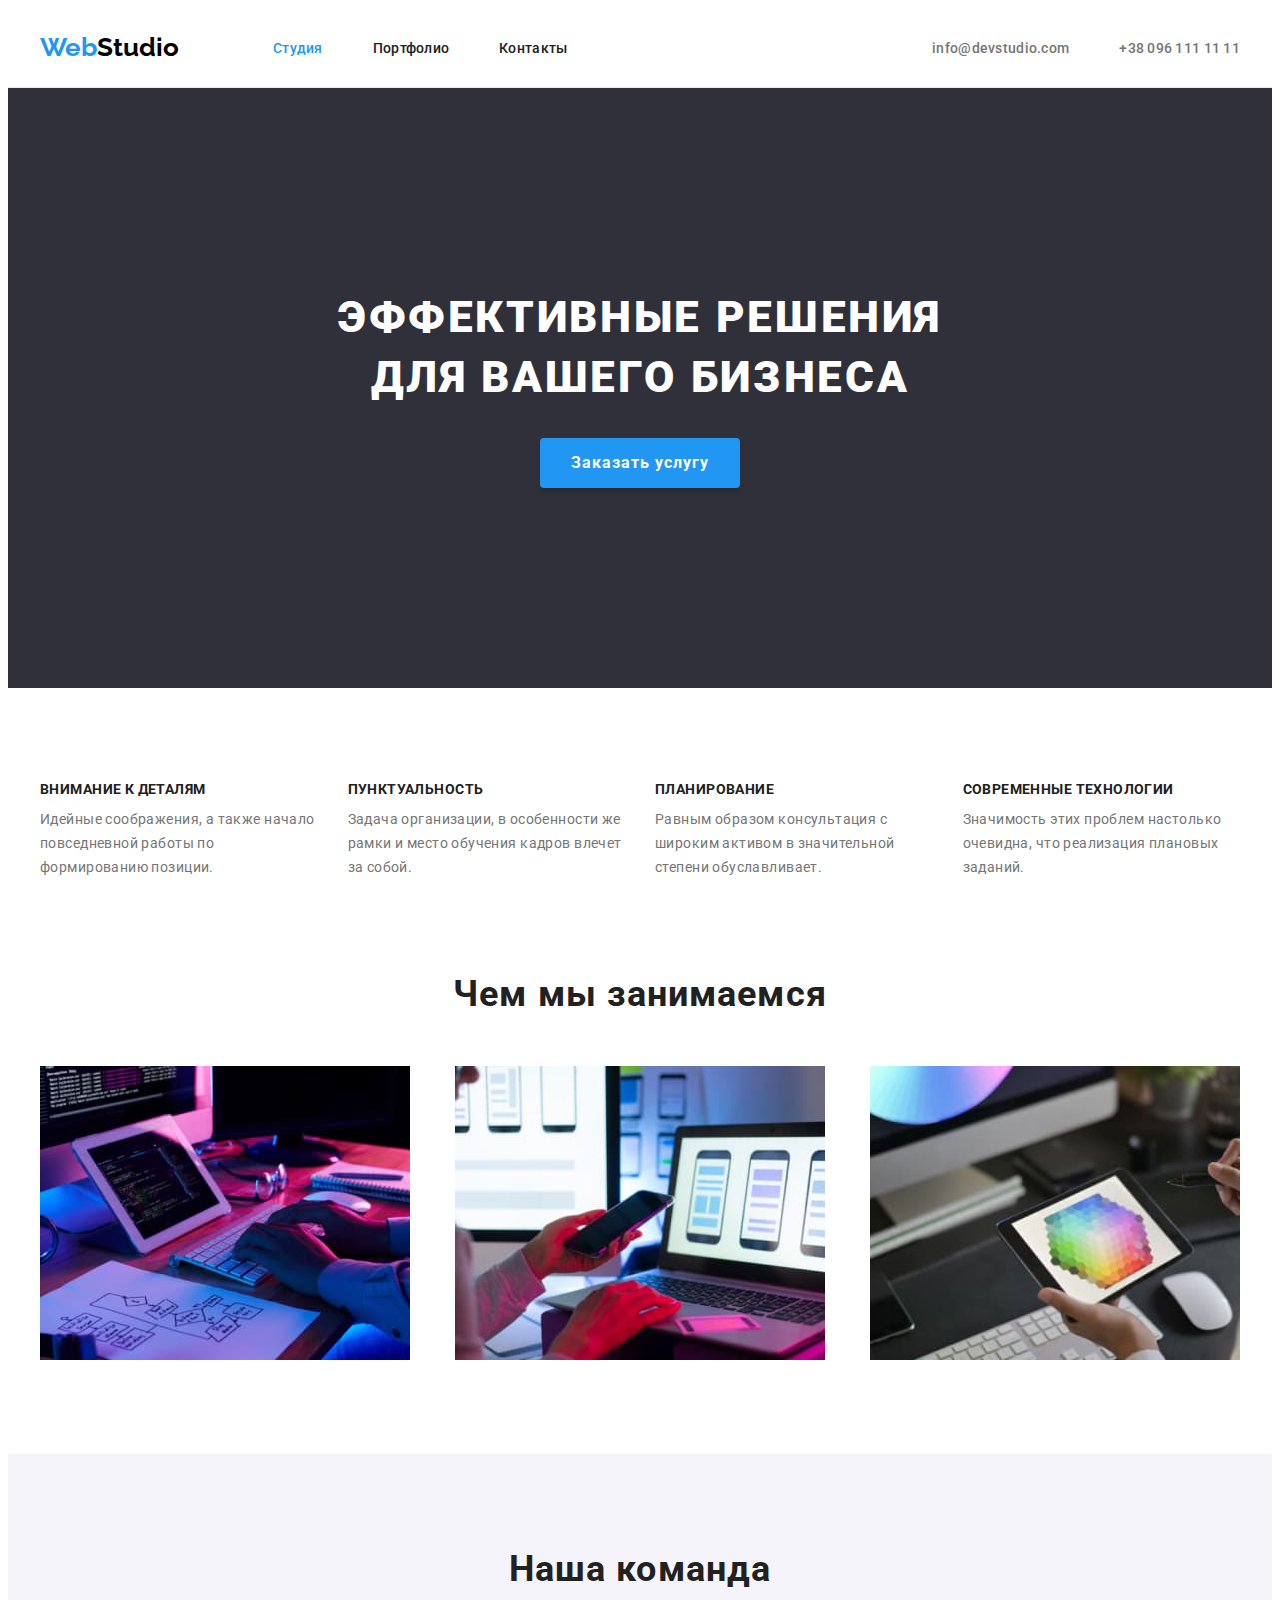
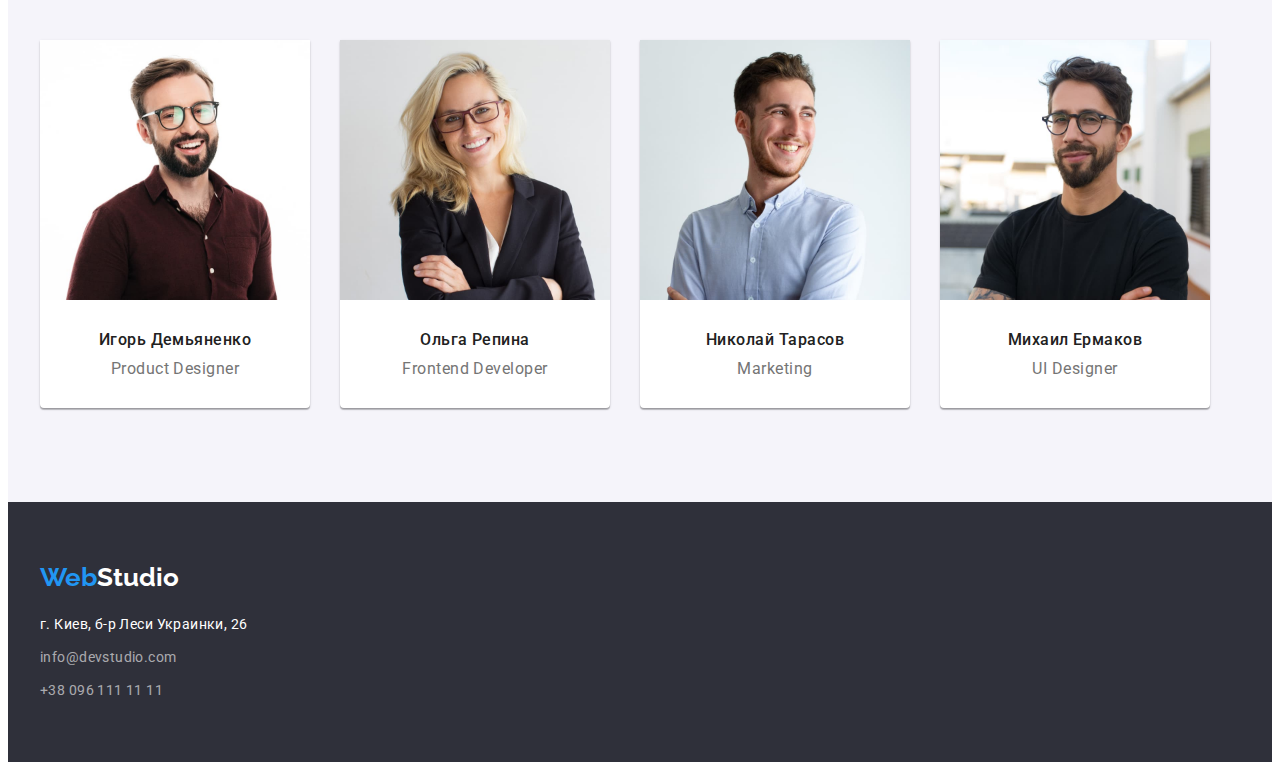
==== index.html @ 84028b75 "first commit" ====
<!DOCTYPE html>
<html lang="ru">
	<head>
		<meta charset="UTF-8" />
		<meta http-equiv="X-UA-Compatible" content="IE=edge" />
		<meta name="viewport" content="width=device-width, initial-scale=1.0" />
		<title lang="en">WebStudio</title>
		<link rel="preconnect" href="https://fonts.googleapis.com" />
		<link rel="preconnect" href="https://fonts.gstatic.com" crossorigin />
		<link
			href="https://fonts.googleapis.com/css2?family=Raleway:wght@700&family=Roboto:wght@400;500;700;900&display=swap"
			rel="stylesheet"
		/>
		<link
			rel="stylesheet"
			href="https://cdnjs.cloudflare.com/ajax/libs/modern-normalize/1.1.0/modern-normalize.min.css"
			integrity="sha512-wpPYUAdjBVSE4KJnH1VR1HeZfpl1ub8YT/NKx4PuQ5NmX2tKuGu6U/JRp5y+Y8XG2tV+wKQpNHVUX03MfMFn9Q=="
			crossorigin="anonymous"
			referrerpolicy="no-referrer"
		/>
		<link rel="stylesheet" href="./css/styles.css" />
	</head>
	<body>
		<header class="page-header">
			<div class="container header-container">
				<nav class="navigation">
					<a class="logo link" href="./index.html" lang="en">
						<span class="logo-font-size logo-accent-color">Web</span>
						<span class="logo-font-size">Studio</span>
					</a>
					<ul class="menu-nav list">
						<li class="menu-nav-item">
							<a class="link current" href="./index.html">Студия</a>
						</li>

						<li class="menu-nav-item">
							<a class="link" href="./portfolio.html">Портфолио</a>
						</li>

						<li class="menu-nav-item">
							<a class="link" href="">Контакты</a>
						</li>
					</ul>
				</nav>
				<ul class="menu-contacts list">
					<li class="menu-contacts-item">
						<a class="link" href="mailto:info@devstudio.com">info@devstudio.com</a>
					</li>

					<li class="menu-contacts-item">
						<a class="link" href="tel:+380961111111">+38 096 111 11 11</a>
					</li>
				</ul>
			</div>
		</header>

		<main>
			<section class="hero">
				<div class="container">
					<h1 class="hero-title">Эффективные решения для вашего бизнеса</h1>
					<button class="hero-btn button" type="button">Заказать услугу</button>
				</div>
			</section>

			<section class="section feature-section">
				<div class="container">
					<h2 class="section-title visually-hidden">Особенности</h2>
					<ul class="feature-list list">
						<li class="feature-list-item">
							<h3 class="feature-title">Внимание к деталям</h3>
							<p class="feature-description">
								Идейные соображения, а также начало повседневной работы по формированию позиции.
							</p>
						</li>

						<li class="feature-list-item">
							<h3 class="feature-title">Пунктуальность</h3>
							<p class="feature-description">
								Задача организации, в особенности же рамки и место обучения кадров влечет за собой.
							</p>
						</li>

						<li class="feature-list-item">
							<h3 class="feature-title">Планирование</h3>
							<p class="feature-description">
								Равным образом консультация с широким активом в значительной степени обуславливает.
							</p>
						</li>

						<li class="feature-list-item">
							<h3 class="feature-title">Современные технологии</h3>
							<p class="feature-description">
								Значимость этих проблем настолько очевидна, что реализация плановых заданий.
							</p>
						</li>
					</ul>
				</div>
			</section>

			<section class="section">
				<div class="container">
					<h2 class="section-title">Чем мы занимаемся</h2>
					<ul class="activity-list list">
						<li>
							<a class="link" href="">
								<img src="./images/activity-img-1.jpg" alt="Направление деятельности" width="370" height="294" />
							</a>
						</li>

						<li>
							<a class="link" href="">
								<img src="./images/activity-img-2.jpg" alt="Направление деятельности" width="370" height="294" />
							</a>
						</li>

						<li>
							<a class="link" href="">
								<img src="./images/activity-img-3.jpg" alt="Направление деятельности" width="370" height="294" />
							</a>
						</li>
					</ul>
				</div>
			</section>

			<section class="staff section">
				<div class="container">
					<h2 class="section-title">Наша команда</h2>
					<ul class="staff-list list">
						<li class="staff-list-item">
							<img src="./images/staff-avatar-img-1.jpg" alt="Аватар сотрудника" width="270" height="260" />
							<h3 class="staff-name">Игорь Демьяненко</h3>
							<p class="staff-position">Product Designer</p>
						</li>

						<li class="staff-list-item">
							<img src="./images/staff-avatar-img-2.jpg" alt="Аватар сотрудника" width="270" height="260" />
							<h3 class="staff-name">Ольга Репина</h3>
							<p class="staff-position">Frontend Developer</p>
						</li>

						<li class="staff-list-item">
							<img src="./images/staff-avatar-img-3.jpg" alt="Аватар сотрудника" width="270" height="260" />
							<h3 class="staff-name">Николай Тарасов</h3>
							<p class="staff-position">Marketing</p>
						</li>

						<li class="staff-list-item">
							<img src="./images/staff-avatar-img-4.jpg" alt="Аватар сотрудника" width="270" height="260" />
							<h3 class="staff-name">Михаил Ермаков</h3>
							<p class="staff-position">UI Designer</p>
						</li>
					</ul>
				</div>
			</section>
		</main>

		<footer class="page-footer">
			<div class="container footer-container">
				<a class="logo link" href="./index.html" lang="en">
					<span class="logo-font-size logo-accent-color">Web</span>
					<span class="logo-font-size">Studio</span>
				</a>
				<address>
					<ul class="list contact-list">
						<li class="contact-list-item">
							<a class="link opacity-link" href="https://goo.gl/maps/CGZ676xCDxBF31A58">
								г. Киев, б-р Леси Украинки, 26
							</a>
						</li>

						<li class="contact-list-item">
							<a class="link" href="mailto:info@devstudio.com">info@devstudio.com</a>
						</li>

						<li class="contact-list-item">
							<a class="link" href="tel:+380961111111">+38 096 111 11 11</a>
						</li>
					</ul>
				</address>
			</div>
		</footer>
	</body>
</html>
---- css/styles.css ----
:root {
  --primary-font-family: 'Roboto', sans-serif;
  --main-logo-font-family: 'Raleway', sans-serif;

  --primary-text-color: #212121;
  --secondary-text-color: #757575;  
  --accent-color: #2196F3;
  --btn-color-hover: #188CE8;
  --primary-white-color: #ffffff;
  --primary-bg-color: #2F303A;
  --secondary-bg-color: #F5F4FA;
  --logo-black-color: #000000;
  --primary-border-color: #EEEEEE;
  --secondary-border-color: #ECECEC;
  --opacity-text-color: rgba(255, 255, 255, 0.6);

  --project-card-gap: 30px;
}

/* ----- START - COMMON STYLES ----- */

body {  
  font-family: var(--primary-font-family);
  color: var(--primary-text-color);

  background-color: var(--primary-white-color);
}

h1,
h2,
h3,
h4,
h5,
h6,
p {
  margin-top: 0;
  margin-bottom: 0;
}

ul,
ol {
  margin-top: 0;
  margin-bottom: 0;
  padding-left: 0;
}

img {
  display: block;
  max-width: 100%;
  height: auto;
}

.list {
  list-style: none;  
}

.link {
  text-decoration: none;  
}

.container {
  width: 1200px;
  margin-left: auto;
  margin-right: auto;
  padding-left: 15px;
  padding-right: 15px;
}

.visually-hidden {
  position: absolute;
  width: 1px;
  height: 1px;
  margin: -1px;
  border: 0;
  padding: 0;
  white-space: nowrap;
  clip-path: inset(100%);
  clip: rect(0 0 0 0);
  overflow: hidden;
}

.section {
  padding-top: 94px;
  padding-bottom: 94px;
}

/* ===== END - COMMON STYLES ===== */

/* ----- START - COMPONENTS ----- */

.section-title {
  font-size: 36px;
  line-height: 1.17;
  letter-spacing: 0.03em;
  text-align: center;
}

.button {
  font-family: inherit;
  font-size: 16px;
  cursor: pointer;
}

/* ===== END - COMPONENTS ===== */

/* ----- START - HEADER ----- */

.page-header {
  background-color: var(--primary-white-color);
  border-bottom: 1px solid var(--secondary-border-color);
}

.header-container {
  display: flex;
  justify-content: space-between;
  align-items: center;
}

.navigation {
  display: flex;
  align-items: center;  
}

.logo {
  padding-top: 24px;
  padding-bottom: 24px;
  margin-right: 94px;
  
  font-family: var(--main-logo-font-family);
  font-weight: 700;
  font-size: 0;
  line-height: 1.19;
  letter-spacing: 0.03em;
  color: var(--logo-black-color);      
}

.logo-font-size {    
  font-size: 26px;  
}

.logo-accent-color {
  color: var(--accent-color);
}

.menu-nav {
  display: flex;
  justify-content: space-between;  
}

.menu-nav-item:not(:first-child), 
.menu-contacts-item:not(:first-child) {
  margin-left: 50px;
}

.menu-nav .link,
.menu-contacts .link {
  padding-top: 32px;
  padding-bottom: 32px;

  font-weight: 500;
  font-size: 14px;
  line-height: 1.14;
  letter-spacing: 0.02em;
  color: var(--primary-text-color);
}

.menu-nav .link {
  color: var(--primary-text-color);
}

.menu-contacts {
  display: flex;  
}

.menu-contacts .link {
  color: var(--secondary-text-color);
}

.menu-nav .link.current,
.menu-nav .link:hover, 
.menu-nav .link:focus,
.menu-contacts .link:hover,
.menu-contacts .link:focus {
  color: var(--accent-color);  
}

/* ===== END - HEADER ===== */

/* ----- START - HERO ----- */
.hero {
  padding-top: 200px;
  padding-bottom: 200px;

  text-align: center;

  background-color: var(--primary-bg-color);
}

.hero-title {  
  width: 696px;
  margin: 0 auto;
  
  font-weight: 900;
  font-size: 44px;
  line-height: 1.36;
  letter-spacing: 0.06em;
  color: var(--primary-white-color);
  text-transform: uppercase;  
}

.hero-btn {
  min-width: 200px;  
  padding: 10px 26px;
  margin-top: 30px;

  font-weight: 700;
  line-height: 1.88;
  letter-spacing: 0.06em;
  color: var(--primary-white-color);

  background-color: var(--accent-color);
  border: none;
  border-radius: 4px;
  box-shadow: 0px 4px 4px rgba(0, 0, 0, 0.15);
}

.hero-btn:hover, 
.hero-btn:focus {
  background-color: var(--btn-color-hover);
}

/* ===== END - HERO ===== */

/* ----- START - FEATURES ----- */

.feature-section {
  padding-bottom: 0;
}

.feature-list {
  display: flex;
  justify-content: space-between;  
}

.feature-list-item {
  flex-basis: calc((100% - 90px) / 4);
}

.feature-title {
  font-size: 14px;
  line-height: 1.14;
  letter-spacing: 0.03em;
  text-transform: uppercase;
}

.feature-description {
  margin-top: 10px;

  font-weight: 400;
  font-size: 14px;
  line-height: 1.71;
  letter-spacing: 0.03em;
  color: var(--secondary-text-color);
}

/* ===== END - FEATURES ===== */

/* ----- START - ACTIVITY ----- */

.activity-list {
  display: flex;
  justify-content: space-between;
  margin-top: 50px;
}

/* ===== END - ACTIVITY ===== */

/* ----- START - STAFF ----- */

.staff {
  background-color: var(--secondary-bg-color);
}

.staff-list {
  display: flex;
  flex-wrap: wrap;
  margin-left: -30px;  
  margin-top: 50px;
}

.staff-list-item {
  margin-left: 30px;  
  
  background-color: var(--primary-white-color);
  box-shadow: 0px 1px 3px rgba(0, 0, 0, 0.12),
              0px 1px 1px rgba(0, 0, 0, 0.14),
              0px 2px 1px rgba(0, 0, 0, 0.2);
  border-radius: 0px 0px 4px 4px;  
}

.staff-name,
.staff-position {
  font-size: 16px;
  line-height: 1.19;
  letter-spacing: 0.03em;
  text-transform: capitalize;
  text-align: center;
}

.staff-name {
  margin-top: 30px;

  font-weight: 500;  
}

.staff-position {
  margin-top: 10px;
  margin-bottom: 30px;

  color: var(--secondary-text-color);
}

/* ===== END - STAFF ===== */

/* ----- START - FOOTER ----- */

.page-footer {
  background-color: var(--primary-bg-color);
}

.footer-container {
  padding-top: 60px;
  padding-bottom: 60px;
}

.page-footer .logo {  
  color: var(--primary-white-color);
}

.contact-list {
  margin-top: 20px;
}

.contact-list-item:not(:first-child) {
  margin-top: 9px;
}

.contact-list .link {  
  font-size: 14px;
  line-height: 1.71;
  letter-spacing: 0.03em;
  font-style: normal;  
  color: var(--opacity-text-color);  
}

.contact-list .link:hover, 
.contact-list .link:focus {
  color: var(--accent-color);  
}

.contact-list .opacity-link {
  color: var(--primary-white-color);
}

/* ===== END - FOOTER ===== */

/* ----- START - PORTFOLIO ----- */

.filter-list {
  display: flex;
  justify-content: center;
}

.filter-list-item:not(first-child) {
  margin-left: 8px;
}

.filter-btn {
  min-width: 74px;
  padding: 6px 22px;

  font-weight: 500;
  line-height: 1.63;
  letter-spacing: 0.03em;  

  background-color: var(--secondary-bg-color);
  border: none;
  border-radius: 4px;  
}

.button.current,
.filter-btn:hover, 
.filter-btn:focus {
  color: var(--primary-white-color);
  background-color: var(--accent-color);    
}

.project-list {
  display: flex;
  flex-wrap: wrap;  
  margin-top: calc(-1 * var(--project-card-gap) + 50px);
  margin-left: calc(-1 * var(--project-card-gap));
}

.project-card {
  flex-basis: calc(100% / 3 - var(--project-card-gap));
  margin-top: var(--project-card-gap);
  margin-left: var(--project-card-gap);

  background-color: var(--primary-white-color);
}

.project-description {
  padding: 20px 24px;

  background-color: var(--primary-white-color);
  border: 1px solid var(--primary-border-color);
  border-top: none;
}

.project-name {
  font-size: 18px;
  line-height: 2;
  letter-spacing: 0.06em;
  color: var(--primary-text-color);
}

.project-category {
  margin-top: 4px;

  line-height: 1.88;
  letter-spacing: 0.03em;
  color: var(--secondary-text-color);
}

/* ===== END - PORTFOLIO ===== */
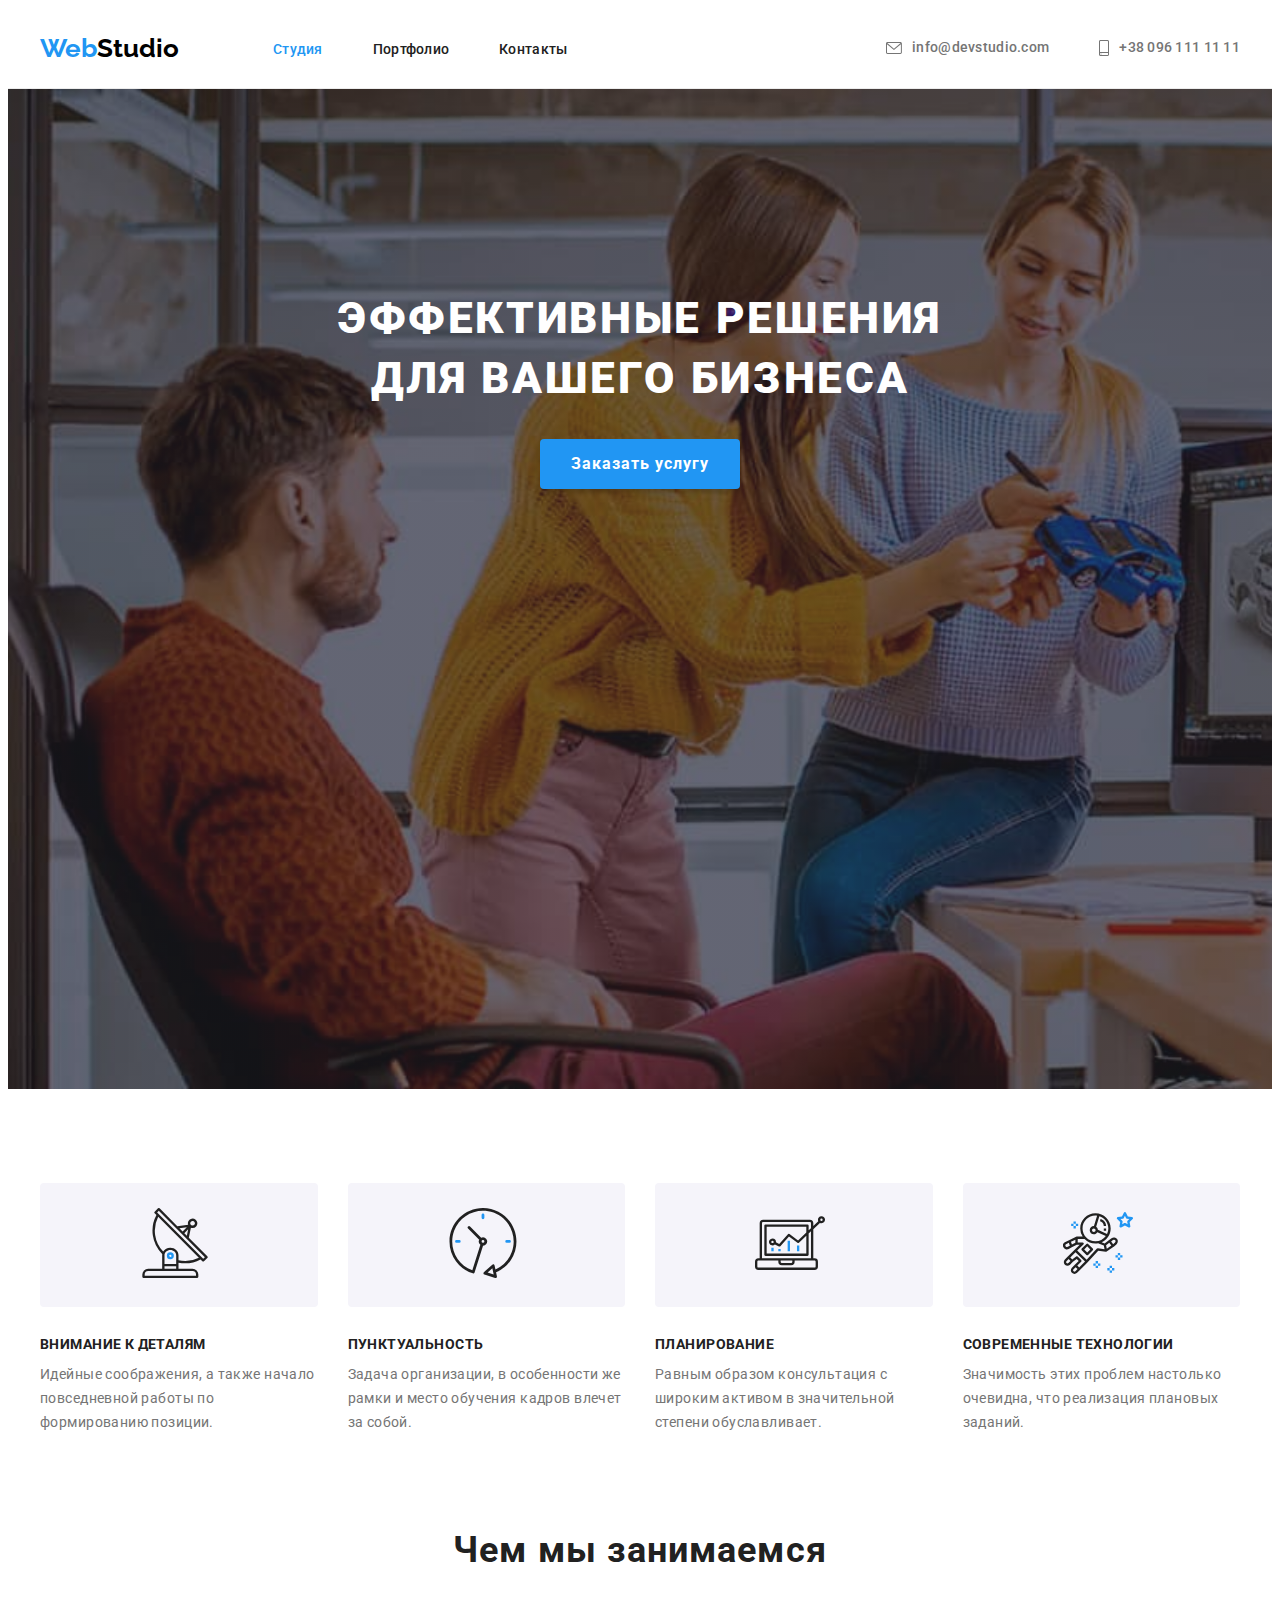
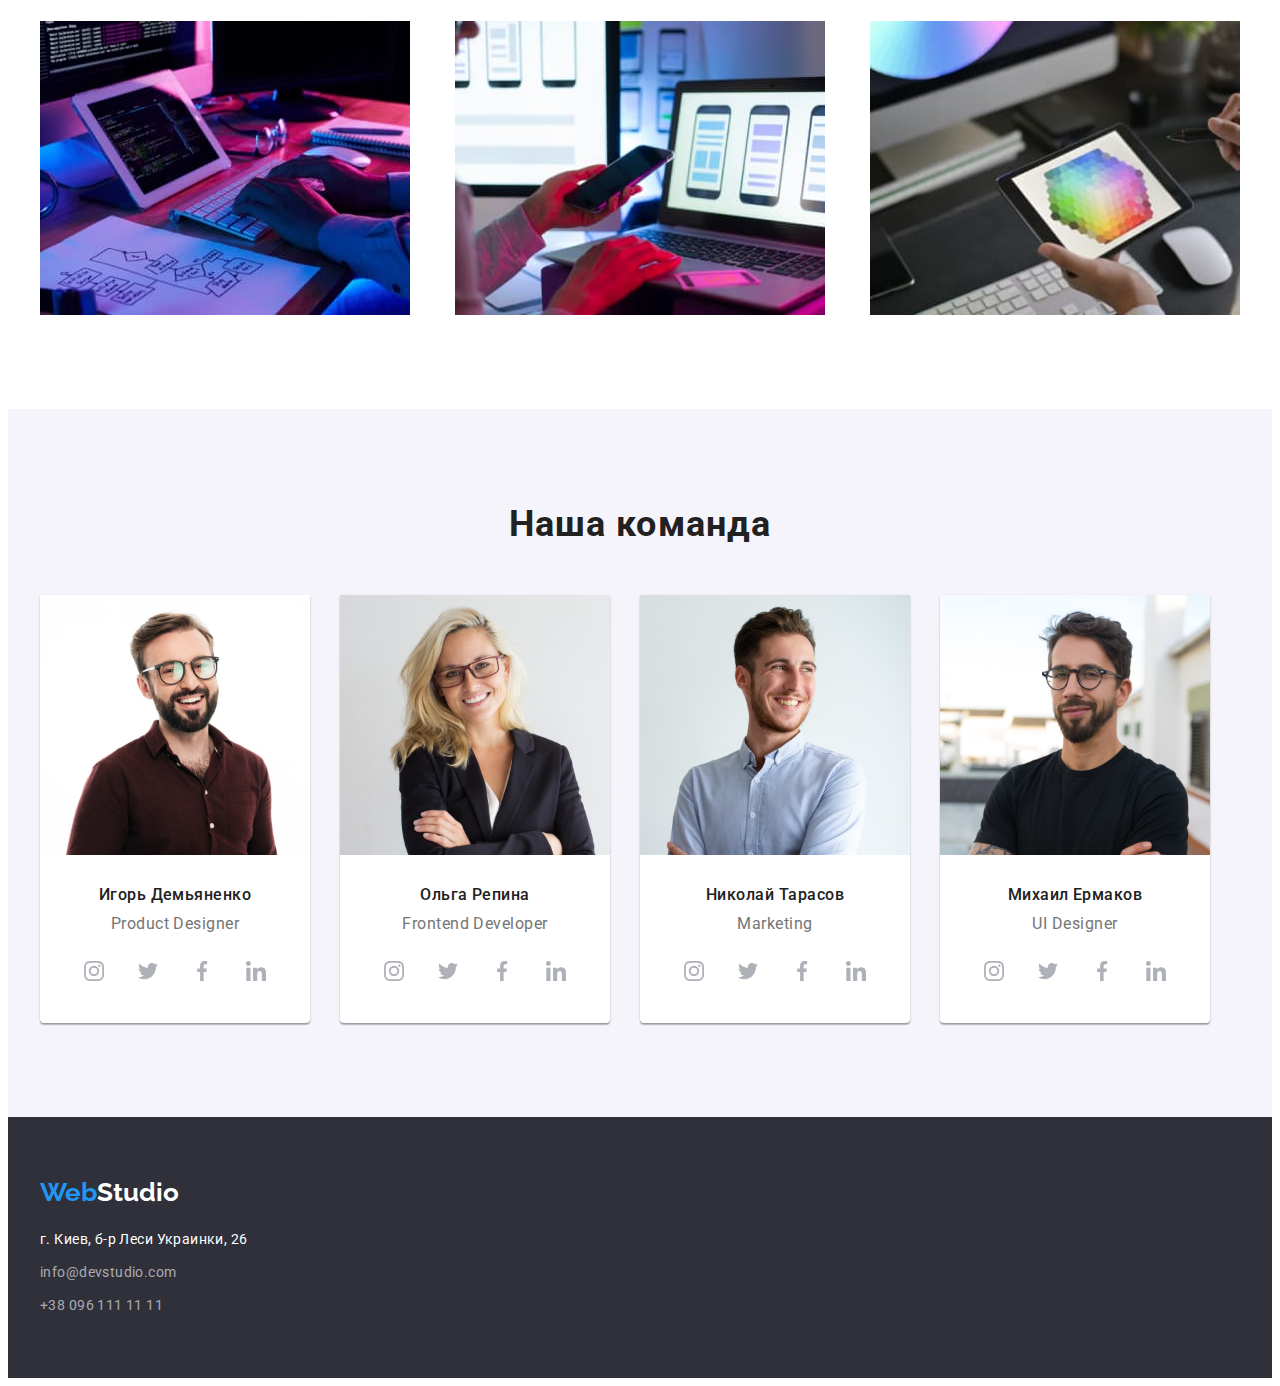
==== commit 6dab3f52: "added svg icons for header, features and staff sections" ====
--- a/index.html
+++ b/index.html
@@ -44,11 +44,21 @@
 				</nav>
 				<ul class="menu-contacts list">
 					<li class="menu-contacts-item">
-						<a class="link" href="mailto:info@devstudio.com">info@devstudio.com</a>
+						<a class="link" href="mailto:info@devstudio.com">
+							<svg class="menu-contact-icon" width="16" height="12">
+								<use href="./images/sprite.svg#envelope"></use>
+							</svg>
+							info@devstudio.com
+						</a>
 					</li>
 
 					<li class="menu-contacts-item">
-						<a class="link" href="tel:+380961111111">+38 096 111 11 11</a>
+						<a class="link" href="tel:+380961111111">
+							<svg class="menu-contact-icon" width="10" height="16">
+								<use href="./images/sprite.svg#phone"></use>
+							</svg>
+							+38 096 111 11 11
+						</a>
 					</li>
 				</ul>
 			</div>
@@ -67,6 +77,11 @@
 					<h2 class="section-title visually-hidden">Особенности</h2>
 					<ul class="feature-list list">
 						<li class="feature-list-item">
+							<div class="feature-icon-box">
+								<svg class="feature-icon" width="70" height="70">
+									<use href="./images/sprite.svg#antenna"></use>
+								</svg>
+							</div>
 							<h3 class="feature-title">Внимание к деталям</h3>
 							<p class="feature-description">
 								Идейные соображения, а также начало повседневной работы по формированию позиции.
@@ -74,6 +89,11 @@
 						</li>
 
 						<li class="feature-list-item">
+							<div class="feature-icon-box">
+								<svg class="feature-icon" width="70" height="70">
+									<use href="./images/sprite.svg#clock"></use>
+								</svg>
+							</div>
 							<h3 class="feature-title">Пунктуальность</h3>
 							<p class="feature-description">
 								Задача организации, в особенности же рамки и место обучения кадров влечет за собой.
@@ -81,6 +101,11 @@
 						</li>
 
 						<li class="feature-list-item">
+							<div class="feature-icon-box">
+								<svg class="feature-icon" width="70" height="70">
+									<use href="./images/sprite.svg#diagram"></use>
+								</svg>
+							</div>
 							<h3 class="feature-title">Планирование</h3>
 							<p class="feature-description">
 								Равным образом консультация с широким активом в значительной степени обуславливает.
@@ -88,6 +113,11 @@
 						</li>
 
 						<li class="feature-list-item">
+							<div class="feature-icon-box">
+								<svg class="feature-icon" width="70" height="70">
+									<use href="./images/sprite.svg#astronaut"></use>
+								</svg>
+							</div>
 							<h3 class="feature-title">Современные технологии</h3>
 							<p class="feature-description">
 								Значимость этих проблем настолько очевидна, что реализация плановых заданий.
@@ -130,24 +160,216 @@
 							<img src="./images/staff-avatar-img-1.jpg" alt="Аватар сотрудника" width="270" height="260" />
 							<h3 class="staff-name">Игорь Демьяненко</h3>
 							<p class="staff-position">Product Designer</p>
+							<ul class="social-list list">
+								<li class="social-list-item">
+									<a
+										class="social-list-link link"
+										href="https://www.instagram.com/"
+										target="_blank"
+										rel="noreferrer noopener"
+									>
+										<svg class="social-list-icon" width="20" height="20">
+											<use href="./images/sprite.svg#instagram"></use>
+										</svg>
+									</a>
+								</li>
+
+								<li class="social-list-item">
+									<a class="social-list-link link" href="https://twitter.com" target="_blank" rel="noreferrer noopener">
+										<svg class="social-list-icon" width="20" height="20">
+											<use href="./images/sprite.svg#twitter"></use>
+										</svg>
+									</a>
+								</li>
+
+								<li class="social-list-item">
+									<a
+										class="social-list-link link"
+										href="https://www.facebook.com/"
+										target="_blank"
+										rel="noreferrer noopener"
+									>
+										<svg class="social-list-icon" width="20" height="20">
+											<use href="./images/sprite.svg#facebook"></use>
+										</svg>
+									</a>
+								</li>
+
+								<li class="social-list-item">
+									<a
+										class="social-list-link link"
+										href="https://www.linkedin.com/"
+										target="_blank"
+										rel="noreferrer noopener"
+									>
+										<svg class="social-list-icon" width="20" height="20">
+											<use href="./images/sprite.svg#linkedin"></use>
+										</svg>
+									</a>
+								</li>
+							</ul>
 						</li>
 
 						<li class="staff-list-item">
 							<img src="./images/staff-avatar-img-2.jpg" alt="Аватар сотрудника" width="270" height="260" />
 							<h3 class="staff-name">Ольга Репина</h3>
 							<p class="staff-position">Frontend Developer</p>
+							<ul class="social-list list">
+								<li class="social-list-item">
+									<a
+										class="social-list-link link"
+										href="https://www.instagram.com/"
+										target="_blank"
+										rel="noreferrer noopener"
+									>
+										<svg class="social-list-icon" width="20" height="20">
+											<use href="./images/sprite.svg#instagram"></use>
+										</svg>
+									</a>
+								</li>
+
+								<li class="social-list-item">
+									<a class="social-list-link link" href="https://twitter.com" target="_blank" rel="noreferrer noopener">
+										<svg class="social-list-icon" width="20" height="20">
+											<use href="./images/sprite.svg#twitter"></use>
+										</svg>
+									</a>
+								</li>
+
+								<li class="social-list-item">
+									<a
+										class="social-list-link link"
+										href="https://www.facebook.com/"
+										target="_blank"
+										rel="noreferrer noopener"
+									>
+										<svg class="social-list-icon" width="20" height="20">
+											<use href="./images/sprite.svg#facebook"></use>
+										</svg>
+									</a>
+								</li>
+
+								<li class="social-list-item">
+									<a
+										class="social-list-link link"
+										href="https://www.linkedin.com/"
+										target="_blank"
+										rel="noreferrer noopener"
+									>
+										<svg class="social-list-icon" width="20" height="20">
+											<use href="./images/sprite.svg#linkedin"></use>
+										</svg>
+									</a>
+								</li>
+							</ul>
 						</li>
 
 						<li class="staff-list-item">
 							<img src="./images/staff-avatar-img-3.jpg" alt="Аватар сотрудника" width="270" height="260" />
 							<h3 class="staff-name">Николай Тарасов</h3>
 							<p class="staff-position">Marketing</p>
+							<ul class="social-list list">
+								<li class="social-list-item">
+									<a
+										class="social-list-link link"
+										href="https://www.instagram.com/"
+										target="_blank"
+										rel="noreferrer noopener"
+									>
+										<svg class="social-list-icon" width="20" height="20">
+											<use href="./images/sprite.svg#instagram"></use>
+										</svg>
+									</a>
+								</li>
+
+								<li class="social-list-item">
+									<a class="social-list-link link" href="https://twitter.com" target="_blank" rel="noreferrer noopener">
+										<svg class="social-list-icon" width="20" height="20">
+											<use href="./images/sprite.svg#twitter"></use>
+										</svg>
+									</a>
+								</li>
+
+								<li class="social-list-item">
+									<a
+										class="social-list-link link"
+										href="https://www.facebook.com/"
+										target="_blank"
+										rel="noreferrer noopener"
+									>
+										<svg class="social-list-icon" width="20" height="20">
+											<use href="./images/sprite.svg#facebook"></use>
+										</svg>
+									</a>
+								</li>
+
+								<li class="social-list-item">
+									<a
+										class="social-list-link link"
+										href="https://www.linkedin.com/"
+										target="_blank"
+										rel="noreferrer noopener"
+									>
+										<svg class="social-list-icon" width="20" height="20">
+											<use href="./images/sprite.svg#linkedin"></use>
+										</svg>
+									</a>
+								</li>
+							</ul>
 						</li>
 
 						<li class="staff-list-item">
 							<img src="./images/staff-avatar-img-4.jpg" alt="Аватар сотрудника" width="270" height="260" />
 							<h3 class="staff-name">Михаил Ермаков</h3>
 							<p class="staff-position">UI Designer</p>
+							<ul class="social-list list">
+								<li class="social-list-item">
+									<a
+										class="social-list-link link"
+										href="https://www.instagram.com/"
+										target="_blank"
+										rel="noreferrer noopener"
+									>
+										<svg class="social-list-icon" width="20" height="20">
+											<use href="./images/sprite.svg#instagram"></use>
+										</svg>
+									</a>
+								</li>
+
+								<li class="social-list-item">
+									<a class="social-list-link link" href="https://twitter.com" target="_blank" rel="noreferrer noopener">
+										<svg class="social-list-icon" width="20" height="20">
+											<use href="./images/sprite.svg#twitter"></use>
+										</svg>
+									</a>
+								</li>
+
+								<li class="social-list-item">
+									<a
+										class="social-list-link link"
+										href="https://www.facebook.com/"
+										target="_blank"
+										rel="noreferrer noopener"
+									>
+										<svg class="social-list-icon" width="20" height="20">
+											<use href="./images/sprite.svg#facebook"></use>
+										</svg>
+									</a>
+								</li>
+
+								<li class="social-list-item">
+									<a
+										class="social-list-link link"
+										href="https://www.linkedin.com/"
+										target="_blank"
+										rel="noreferrer noopener"
+									>
+										<svg class="social-list-icon" width="20" height="20">
+											<use href="./images/sprite.svg#linkedin"></use>
+										</svg>
+									</a>
+								</li>
+							</ul>
 						</li>
 					</ul>
 				</div>
--- a/css/styles.css
+++ b/css/styles.css
@@ -3,16 +3,18 @@
   --main-logo-font-family: 'Raleway', sans-serif;
 
   --primary-text-color: #212121;
-  --secondary-text-color: #757575;  
+  --secondary-text-color: #757575;
+  --opacity-text-color: rgba(255, 255, 255, 0.6);
   --accent-color: #2196F3;
   --btn-color-hover: #188CE8;
   --primary-white-color: #ffffff;
   --primary-bg-color: #2F303A;
   --secondary-bg-color: #F5F4FA;
+  --fallback-bg-color: #C4C4C4;
   --logo-black-color: #000000;
   --primary-border-color: #EEEEEE;
   --secondary-border-color: #ECECEC;
-  --opacity-text-color: rgba(255, 255, 255, 0.6);
+  --social-icon-color: #AFB1B8;
 
   --project-card-gap: 30px;
 }
@@ -101,6 +103,42 @@
   cursor: pointer;
 }
 
+.social-list {
+  display: flex;
+  justify-content: center;
+}
+
+.social-list-item {
+  margin-top: 16px;
+  margin-bottom: 30px;
+}
+
+.social-list-item:not(:first-child) {
+  margin-left: 10px;
+}
+
+.social-list-link {
+  display: flex;
+  align-items: center;
+  justify-content: center;
+  width: 44px;
+  height: 44px;
+
+  fill: var(--social-icon-color);
+  background-color: var(--primary-white-color);
+  border-radius: 50%;  
+}
+
+.social-list-link:hover,
+.social-list-link:focus {
+  background-color: var(--accent-color);
+}
+
+.social-list-link:hover .social-list-icon,
+.social-list-link:focus .social-list-icon {
+  fill: var(--primary-white-color);
+}
+
 /* ===== END - COMPONENTS ===== */
 
 /* ----- START - HEADER ----- */
@@ -173,7 +211,10 @@
 }
 
 .menu-contacts .link {
-  color: var(--secondary-text-color);
+  display: flex;
+  align-items: center;  
+  
+  color: var(--secondary-text-color);   
 }
 
 .menu-nav .link.current,
@@ -184,16 +225,32 @@
   color: var(--accent-color);  
 }
 
+.menu-contact-icon {
+  margin-right: 10px;
+  fill: currentColor;
+}
+
 /* ===== END - HEADER ===== */
 
 /* ----- START - HERO ----- */
 .hero {
+  max-width: 1600px;
+  min-height: 600px;  
+  margin-left: auto;
+  margin-right: auto;
   padding-top: 200px;
-  padding-bottom: 200px;
+  padding-bottom: 200px;  
 
   text-align: center;
 
-  background-color: var(--primary-bg-color);
+  background-image: linear-gradient(
+      to right,
+      rgba(47, 48, 58, 0.4),
+      rgba(47, 48, 58, 0.4)),
+      url('../images/bg-hero.jpg');
+  background-size: cover;
+  background-repeat: no-repeat;  
+  background-color: var(--fallback-bg-color);  
 }
 
 .hero-title {  
@@ -247,6 +304,8 @@
 }
 
 .feature-title {
+  margin-top: 30px;
+
   font-size: 14px;
   line-height: 1.14;
   letter-spacing: 0.03em;
@@ -261,6 +320,13 @@
   line-height: 1.71;
   letter-spacing: 0.03em;
   color: var(--secondary-text-color);
+}
+
+.feature-icon-box {
+  padding: 25px 100px;
+
+  background-color: var(--secondary-bg-color);
+  border-radius: 4px;
 }
 
 /* ===== END - FEATURES ===== */
@@ -309,14 +375,11 @@
 
 .staff-name {
   margin-top: 30px;
-
   font-weight: 500;  
 }
 
 .staff-position {
-  margin-top: 10px;
-  margin-bottom: 30px;
-
+  margin-top: 10px;  
   color: var(--secondary-text-color);
 }
 
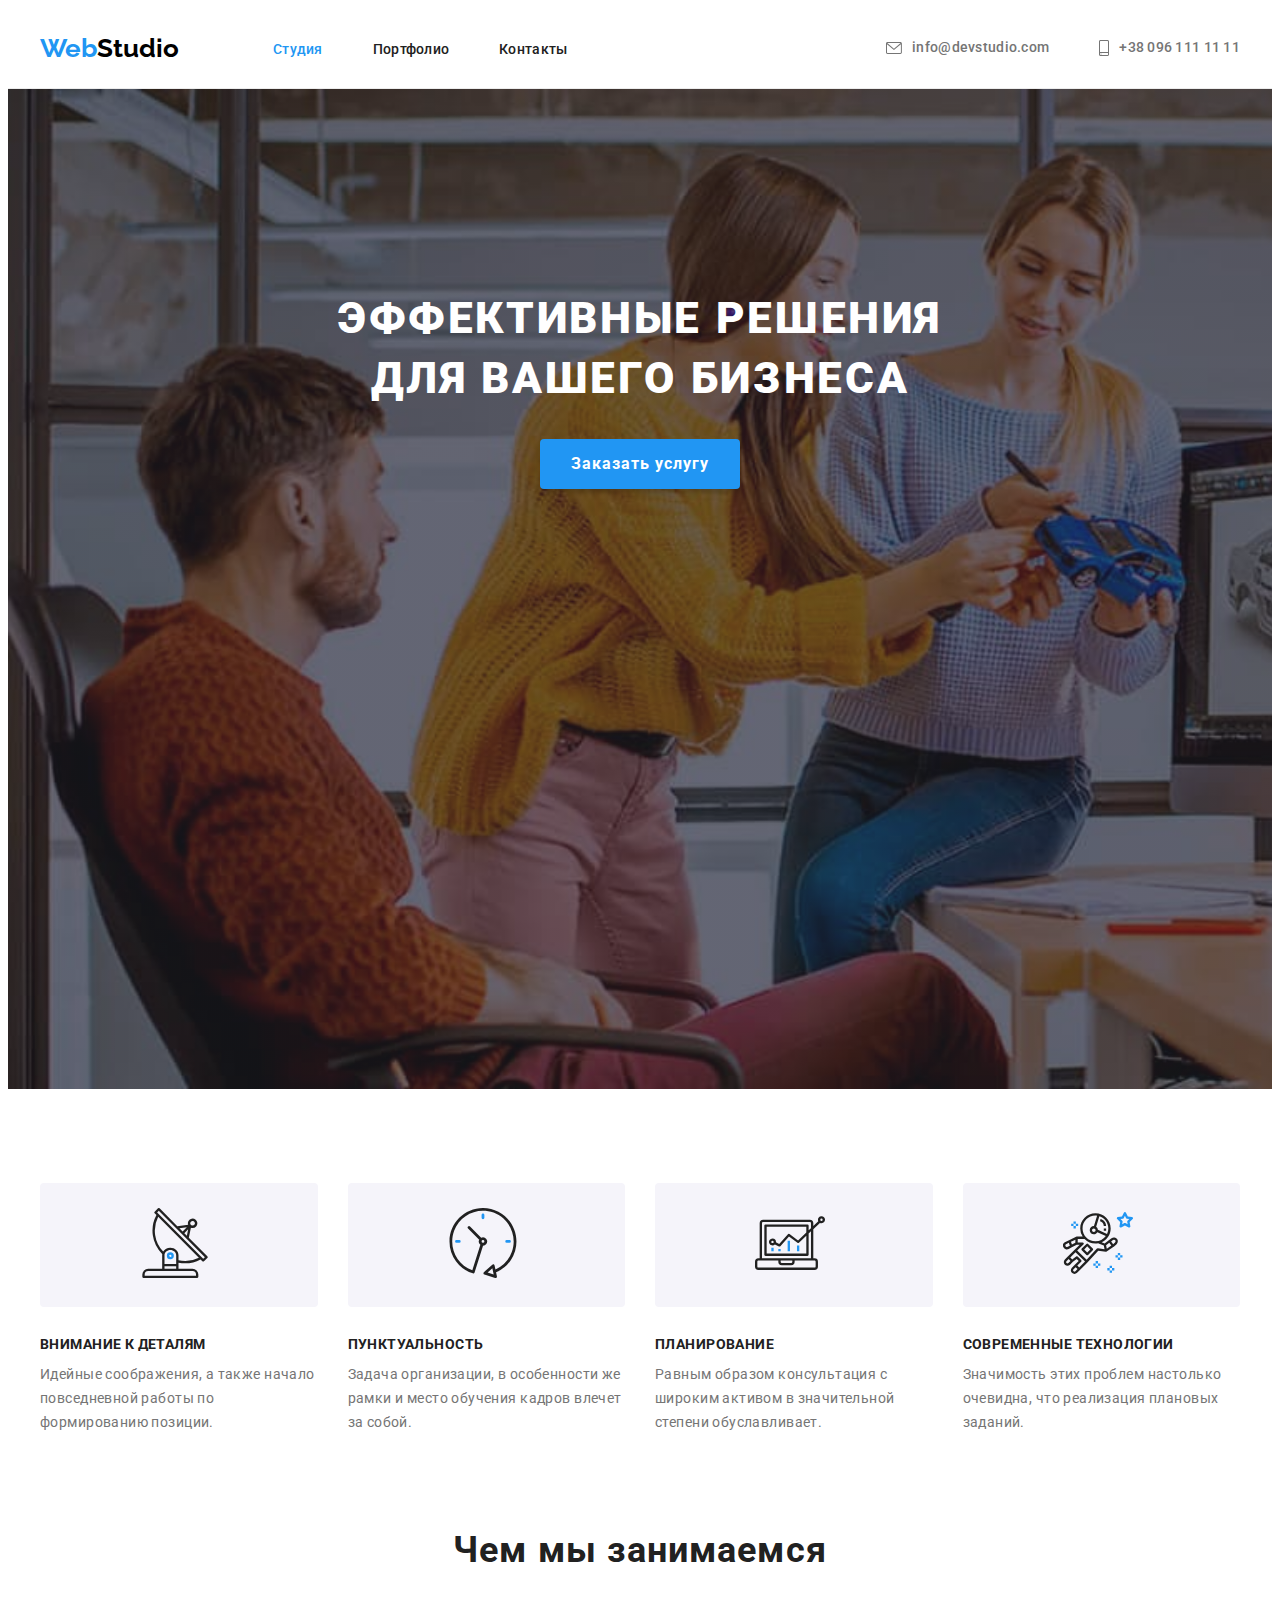
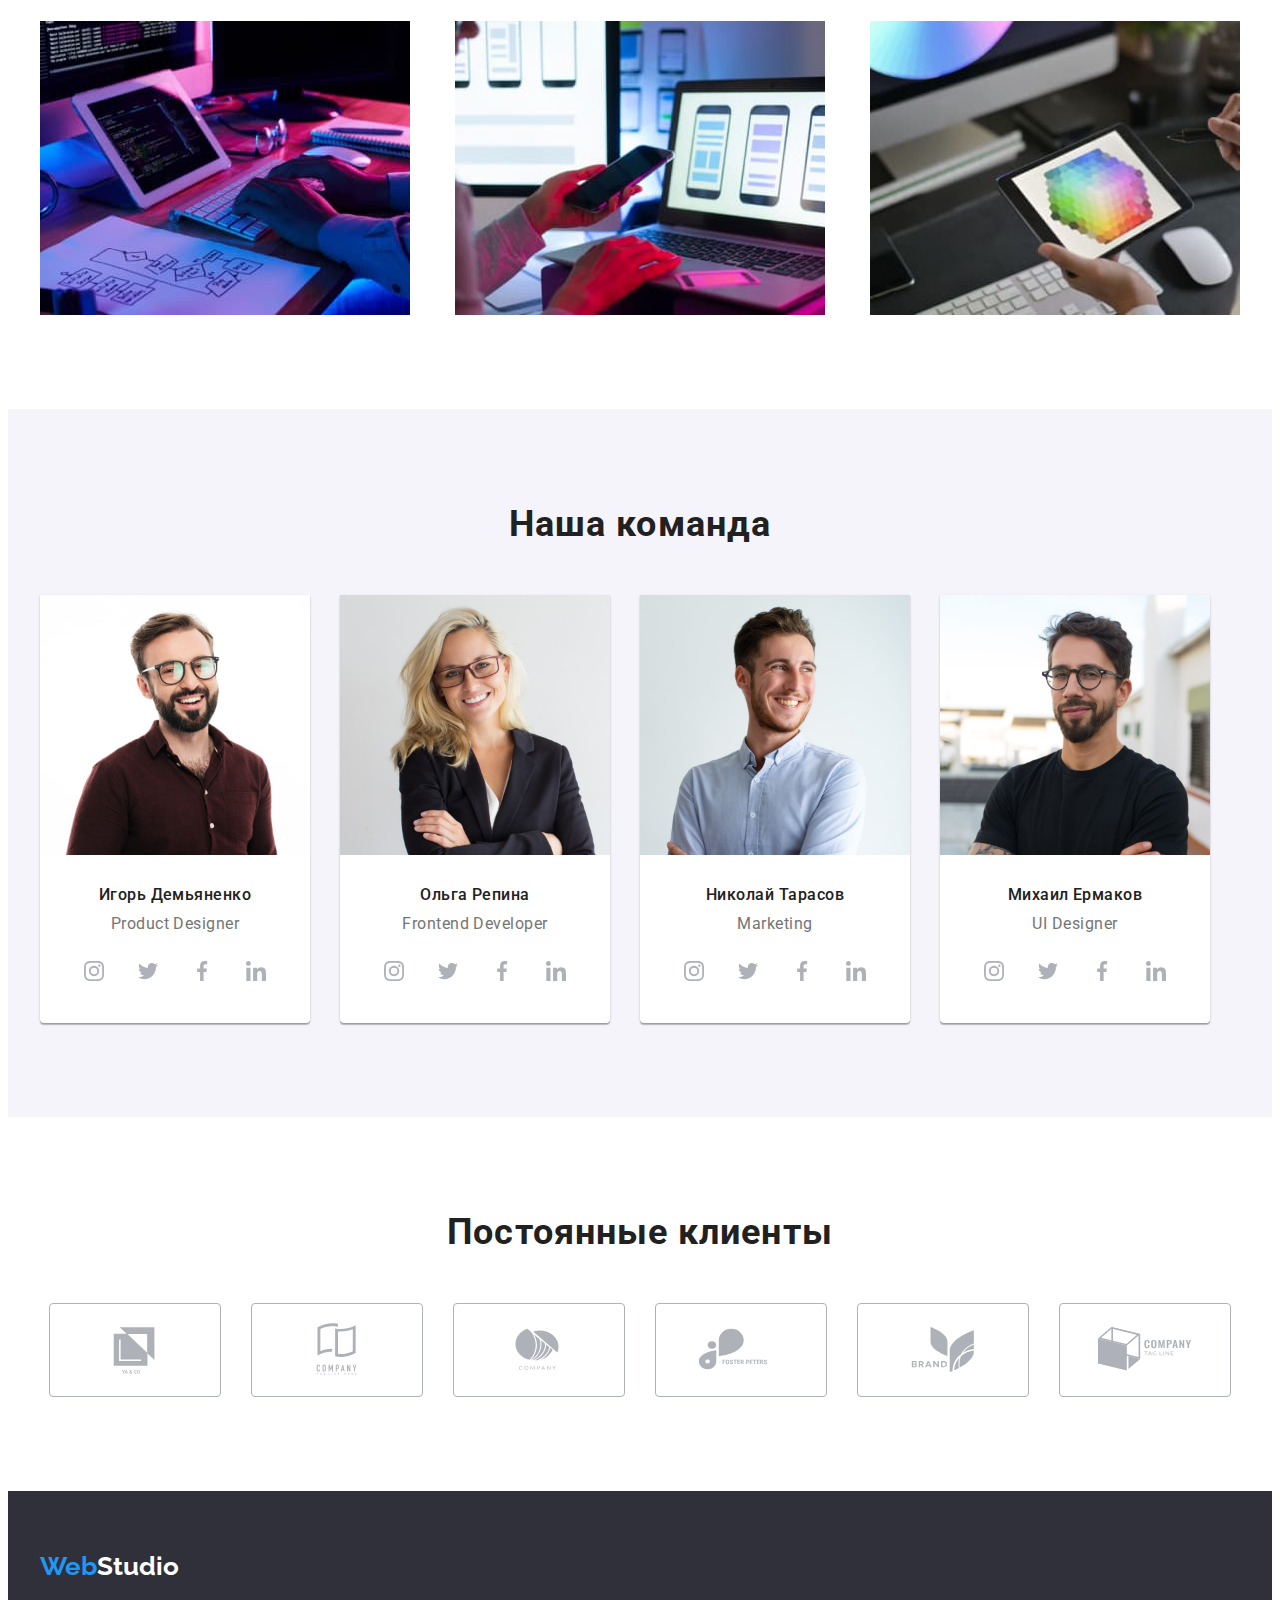
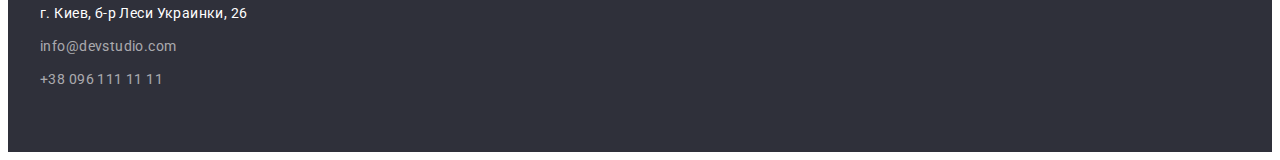
==== commit d4e77c9a: "added clients section with svg icons" ====
--- a/index.html
+++ b/index.html
@@ -374,6 +374,61 @@
 					</ul>
 				</div>
 			</section>
+
+			<section class="clients section">
+				<div class="container">
+					<h2 class="section-title">Постоянные клиенты</h2>
+					<ul class="client-list list">
+						<li class="client-list-item">
+							<a class="client-list-link link" href="" target="_blank" rel="noreferrer noopener">
+								<svg class="client-list-icon" width="106" height="60">
+									<use href="./images/sprite.svg#logo-icon-client-1"></use>
+								</svg>
+							</a>
+						</li>
+
+						<li class="client-list-item">
+							<a class="client-list-link link" href="" target="_blank" rel="noreferrer noopener">
+								<svg class="client-list-icon" width="106" height="60">
+									<use href="./images/sprite.svg#logo-icon-client-2"></use>
+								</svg>
+							</a>
+						</li>
+
+						<li class="client-list-item">
+							<a class="client-list-link link" href="" target="_blank" rel="noreferrer noopener">
+								<svg class="client-list-icon" width="106" height="60">
+									<use href="./images/sprite.svg#logo-icon-client-3"></use>
+								</svg>
+							</a>
+						</li>
+
+						<li class="client-list-item">
+							<a class="client-list-link link" href="" target="_blank" rel="noreferrer noopener">
+								<svg class="client-list-icon" width="106" height="60">
+									<use href="./images/sprite.svg#logo-icon-client-4"></use>
+								</svg>
+							</a>
+						</li>
+
+						<li class="client-list-item">
+							<a class="client-list-link link" href="" target="_blank" rel="noreferrer noopener">
+								<svg class="client-list-icon" width="106" height="60">
+									<use href="./images/sprite.svg#logo-icon-client-5"></use>
+								</svg>
+							</a>
+						</li>
+
+						<li class="client-list-item">
+							<a class="client-list-link link" href="" target="_blank" rel="noreferrer noopener">
+								<svg class="client-list-icon" width="106" height="60">
+									<use href="./images/sprite.svg#logo-icon-client-6"></use>
+								</svg>
+							</a>
+						</li>
+					</ul>
+				</div>
+			</section>
 		</main>
 
 		<footer class="page-footer">
--- a/css/styles.css
+++ b/css/styles.css
@@ -14,7 +14,7 @@
   --logo-black-color: #000000;
   --primary-border-color: #EEEEEE;
   --secondary-border-color: #ECECEC;
-  --social-icon-color: #AFB1B8;
+  --primary-icon-color: #AFB1B8;
 
   --project-card-gap: 30px;
 }
@@ -124,7 +124,7 @@
   width: 44px;
   height: 44px;
 
-  fill: var(--social-icon-color);
+  fill: var(--primary-icon-color);
   background-color: var(--primary-white-color);
   border-radius: 50%;  
 }
@@ -385,6 +385,49 @@
 
 /* ===== END - STAFF ===== */
 
+/* ----- START - CLIENTS ----- */
+
+.client-list {
+  display: flex;
+  justify-content: center;  
+} 
+
+.client-list-item {
+  margin-top: 50px;
+}
+
+.client-list-item:not(:first-child) {
+  margin-left: 30px;
+}
+
+.client-list-link {
+  display: flex;
+  padding: 16px 32px;  
+
+  color: var(--primary-icon-color);
+
+  background-color: var(--primary-white-color);
+  border: 1px solid var(--primary-icon-color);
+  border-radius: 4px;  
+}
+
+.client-list-icon {
+  fill: currentColor;
+}
+
+.client-list-link:hover,
+.client-list-link:focus {
+  color: var(--accent-color);
+  border-color: var(--accent-color);
+}
+
+.client-list-link:hover .client-list-icon,
+.client-list-link:focus .client-list-icon {
+  fill: currentColor;
+}
+
+/* ===== END - CLIENTS ===== */
+
 /* ----- START - FOOTER ----- */
 
 .page-footer {
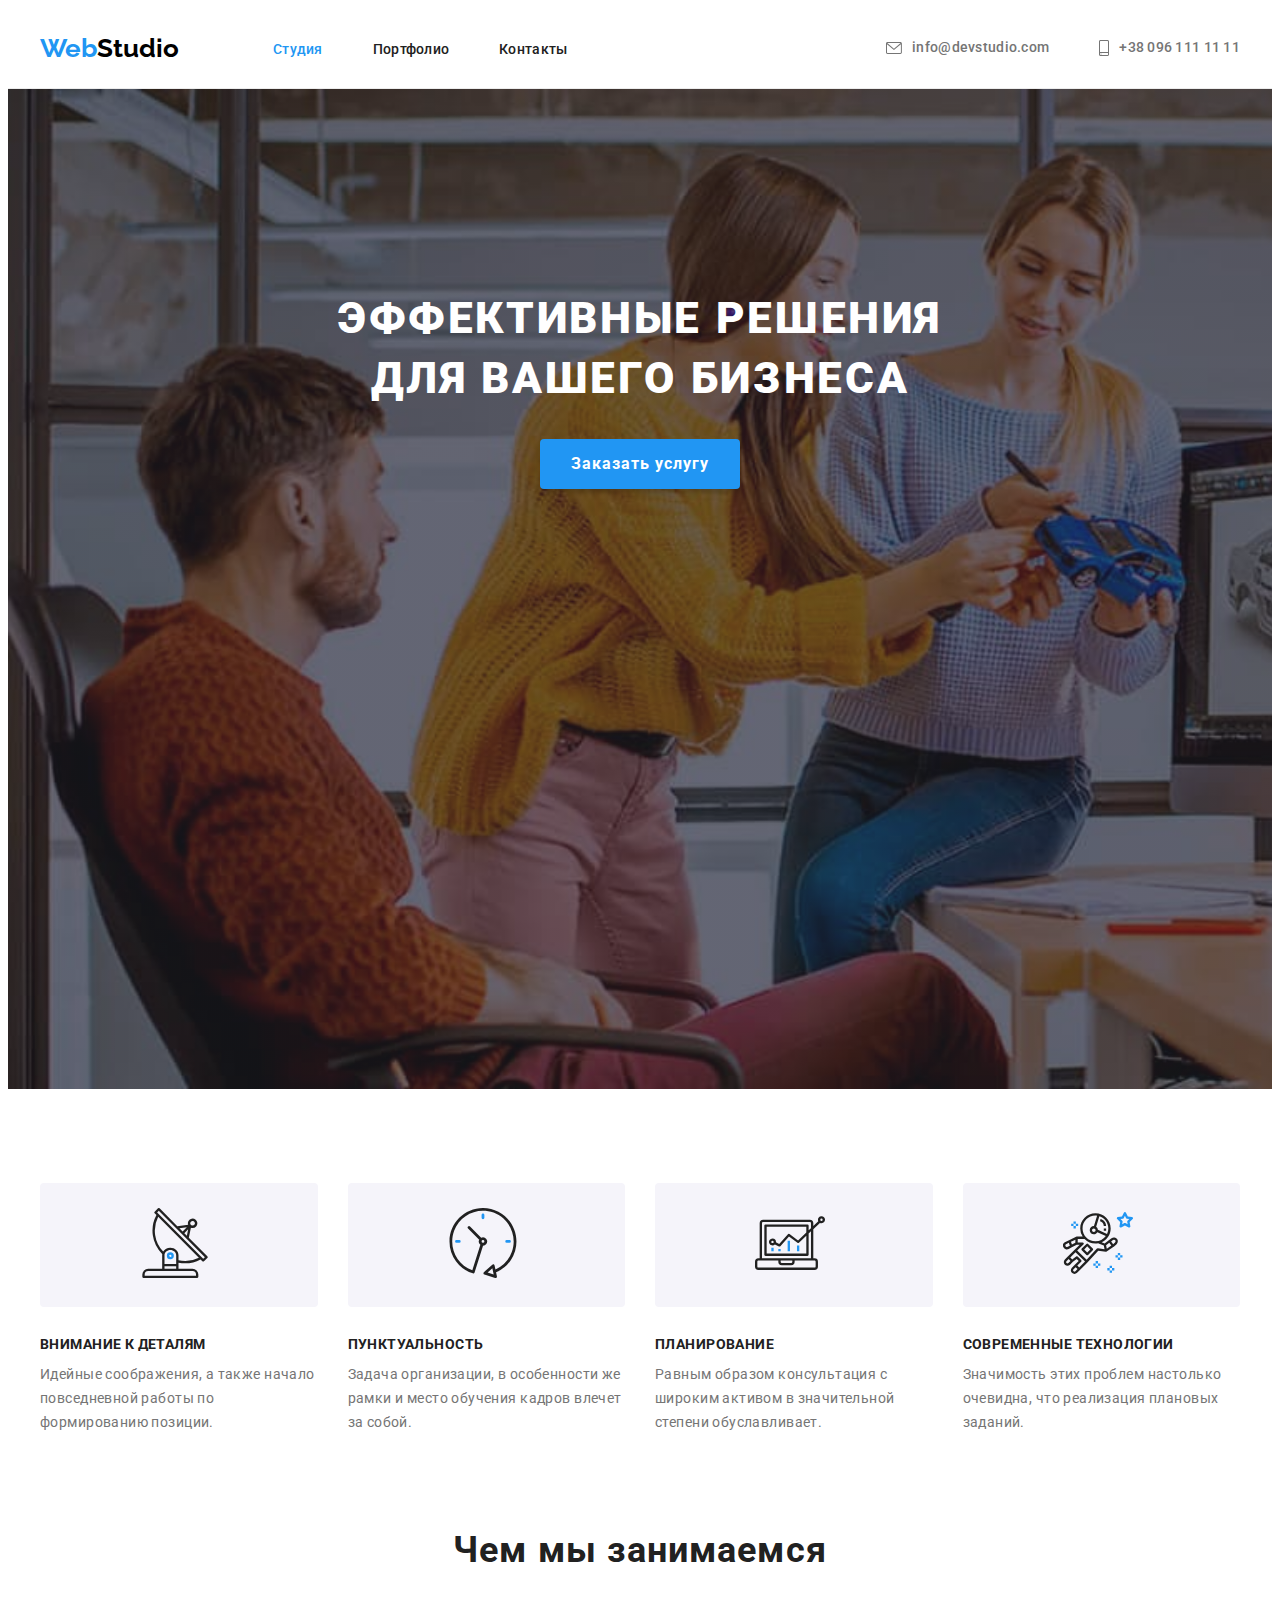
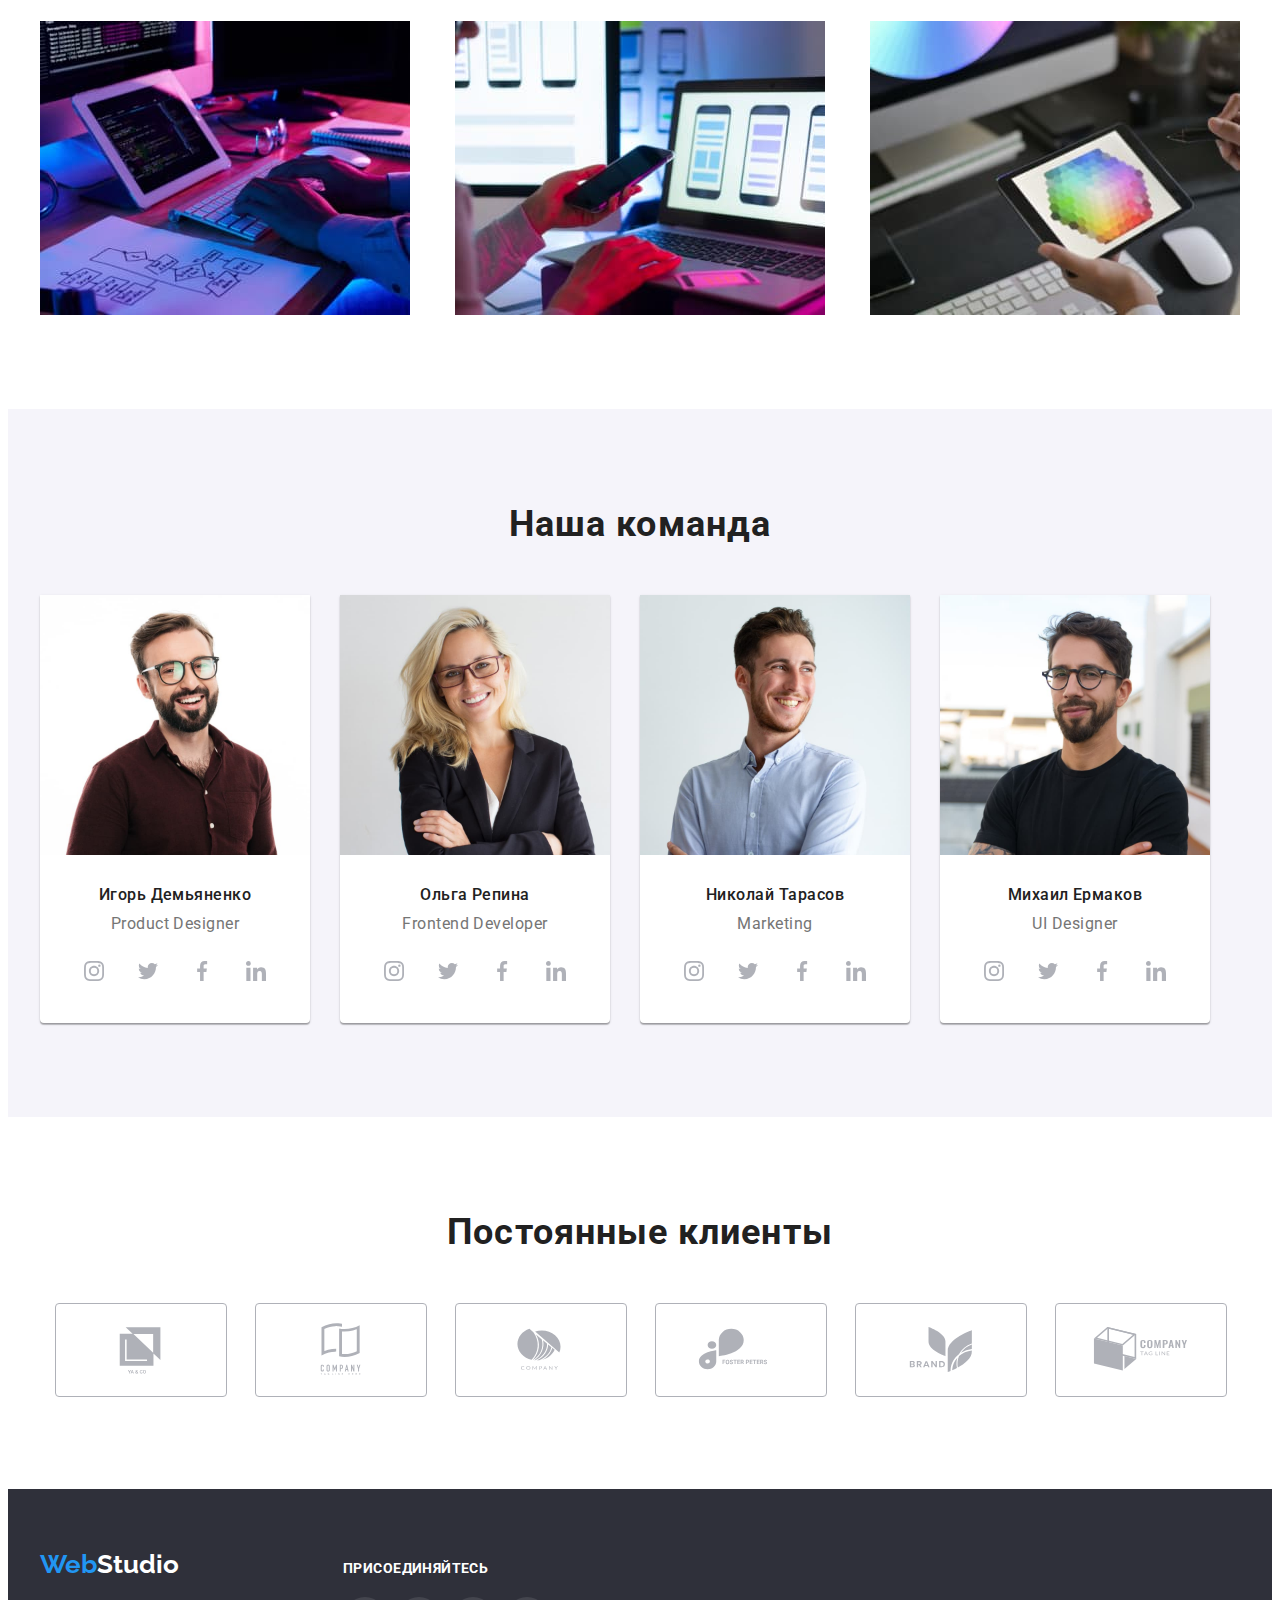
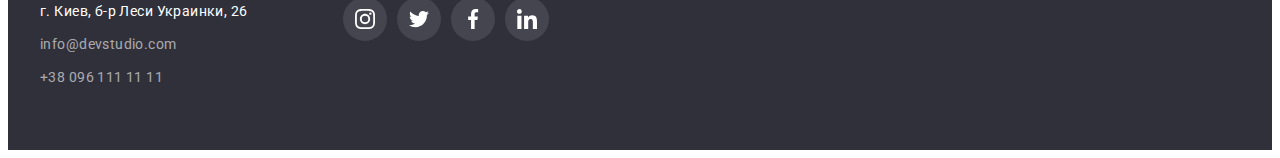
==== commit 57b5a73b: "finished hw #4" ====
--- a/index.html
+++ b/index.html
@@ -433,27 +433,80 @@
 
 		<footer class="page-footer">
 			<div class="container footer-container">
-				<a class="logo link" href="./index.html" lang="en">
-					<span class="logo-font-size logo-accent-color">Web</span>
-					<span class="logo-font-size">Studio</span>
-				</a>
-				<address>
-					<ul class="list contact-list">
-						<li class="contact-list-item">
-							<a class="link opacity-link" href="https://goo.gl/maps/CGZ676xCDxBF31A58">
-								г. Киев, б-р Леси Украинки, 26
-							</a>
-						</li>
-
-						<li class="contact-list-item">
-							<a class="link" href="mailto:info@devstudio.com">info@devstudio.com</a>
-						</li>
-
-						<li class="contact-list-item">
-							<a class="link" href="tel:+380961111111">+38 096 111 11 11</a>
+				<div class="footer-address-box">
+					<a class="logo link" href="./index.html" lang="en">
+						<span class="logo-font-size logo-accent-color">Web</span>
+						<span class="logo-font-size">Studio</span>
+					</a>
+					<address>
+						<ul class="list contact-list">
+							<li class="contact-list-item">
+								<a class="link opacity-link" href="https://goo.gl/maps/CGZ676xCDxBF31A58">
+									г. Киев, б-р Леси Украинки, 26
+								</a>
+							</li>
+
+							<li class="contact-list-item">
+								<a class="link" href="mailto:info@devstudio.com">info@devstudio.com</a>
+							</li>
+
+							<li class="contact-list-item">
+								<a class="link" href="tel:+380961111111">+38 096 111 11 11</a>
+							</li>
+						</ul>
+					</address>
+				</div>
+				<div class="footer-social-box">
+					<p class="footer-social-call">присоединяйтесь</p>
+					<ul class="footer-list list">
+						<li class="footer-list-item">
+							<a
+								class="footer-list-link link"
+								href="https://www.instagram.com/"
+								target="_blank"
+								rel="noreferrer noopener"
+							>
+								<svg class="footer-list-icon" width="20" height="20">
+									<use href="./images/sprite.svg#instagram"></use>
+								</svg>
+							</a>
+						</li>
+
+						<li class="footer-list-item">
+							<a class="footer-list-link link" href="https://twitter.com" target="_blank" rel="noreferrer noopener">
+								<svg class="footer-list-icon" width="20" height="20">
+									<use href="./images/sprite.svg#twitter"></use>
+								</svg>
+							</a>
+						</li>
+
+						<li class="footer-list-item">
+							<a
+								class="footer-list-link link"
+								href="https://www.facebook.com/"
+								target="_blank"
+								rel="noreferrer noopener"
+							>
+								<svg class="footer-list-icon" width="20" height="20">
+									<use href="./images/sprite.svg#facebook"></use>
+								</svg>
+							</a>
+						</li>
+
+						<li class="footer-list-item">
+							<a
+								class="footer-list-link link"
+								href="https://www.linkedin.com/"
+								target="_blank"
+								rel="noreferrer noopener"
+							>
+								<svg class="footer-list-icon" width="20" height="20">
+									<use href="./images/sprite.svg#linkedin"></use>
+								</svg>
+							</a>
 						</li>
 					</ul>
-				</address>
+				</div>
 			</div>
 		</footer>
 	</body>
--- a/css/styles.css
+++ b/css/styles.css
@@ -15,6 +15,7 @@
   --primary-border-color: #EEEEEE;
   --secondary-border-color: #ECECEC;
   --primary-icon-color: #AFB1B8;
+  --bg-icon-color: rgba(255, 255, 255, 0.1);
 
   --project-card-gap: 30px;
 }
@@ -109,6 +110,8 @@
 }
 
 .social-list-item {
+  width: 44px;
+  height: 44px;
   margin-top: 16px;
   margin-bottom: 30px;
 }
@@ -121,8 +124,8 @@
   display: flex;
   align-items: center;
   justify-content: center;
-  width: 44px;
-  height: 44px;
+  width: 100%;
+  height: 100%;
 
   fill: var(--primary-icon-color);
   background-color: var(--primary-white-color);
@@ -393,6 +396,8 @@
 } 
 
 .client-list-item {
+  width: 170px;
+  height: 92px;
   margin-top: 50px;
 }
 
@@ -402,7 +407,10 @@
 
 .client-list-link {
   display: flex;
-  padding: 16px 32px;  
+  align-items: center;
+  justify-content: center;
+  width: 100%;
+  height: 100%;  
 
   color: var(--primary-icon-color);
 
@@ -435,6 +443,7 @@
 }
 
 .footer-container {
+  display: flex;
   padding-top: 60px;
   padding-bottom: 60px;
 }
@@ -466,6 +475,51 @@
 
 .contact-list .opacity-link {
   color: var(--primary-white-color);
+}
+
+.footer-social-box {
+  margin-top: 12px;
+  margin-left: 70px;  
+}
+
+.footer-social-call {
+  font-size: 14px;
+  font-weight: 700;
+  line-height: 1.14;
+  letter-spacing: 0.03em;
+  text-transform: uppercase;
+  color: var(--primary-white-color);
+}
+
+.footer-list {
+  display: flex;  
+}
+
+.footer-list-item {
+  width: 44px;
+  height: 44px;
+  margin-top: 20px;  
+}
+
+.footer-list-item:not(:first-child) {
+  margin-left: 10px;
+}
+
+.footer-list-link {
+  display: flex;
+  align-items: center;
+  justify-content: center;
+  width: 100%;
+  height: 100%;
+
+  fill: var(--primary-white-color);
+  background-color: var(--bg-icon-color);
+  border-radius: 50%;
+}
+
+.footer-list-link:hover,
+.footer-list-link:focus {
+  background-color: var(--accent-color);
 }
 
 /* ===== END - FOOTER ===== */
@@ -498,7 +552,10 @@
 .filter-btn:hover, 
 .filter-btn:focus {
   color: var(--primary-white-color);
-  background-color: var(--accent-color);    
+  background-color: var(--accent-color);
+  box-shadow: 0px 3px 1px rgba(0, 0, 0, 0.1),
+              0px 1px 2px rgba(0, 0, 0, 0.08),
+              0px 2px 2px rgba(0, 0, 0, 0.12);
 }
 
 .project-list {
@@ -514,6 +571,14 @@
   margin-left: var(--project-card-gap);
 
   background-color: var(--primary-white-color);
+}
+
+.project-link:hover,
+.project-link:focus {
+  display: block;
+  box-shadow: 0px 1px 1px rgba(0, 0, 0, 0.12),
+              0px 4px 4px rgba(0, 0, 0, 0.06),
+              1px 4px 6px rgba(0, 0, 0, 0.16);
 }
 
 .project-description {
